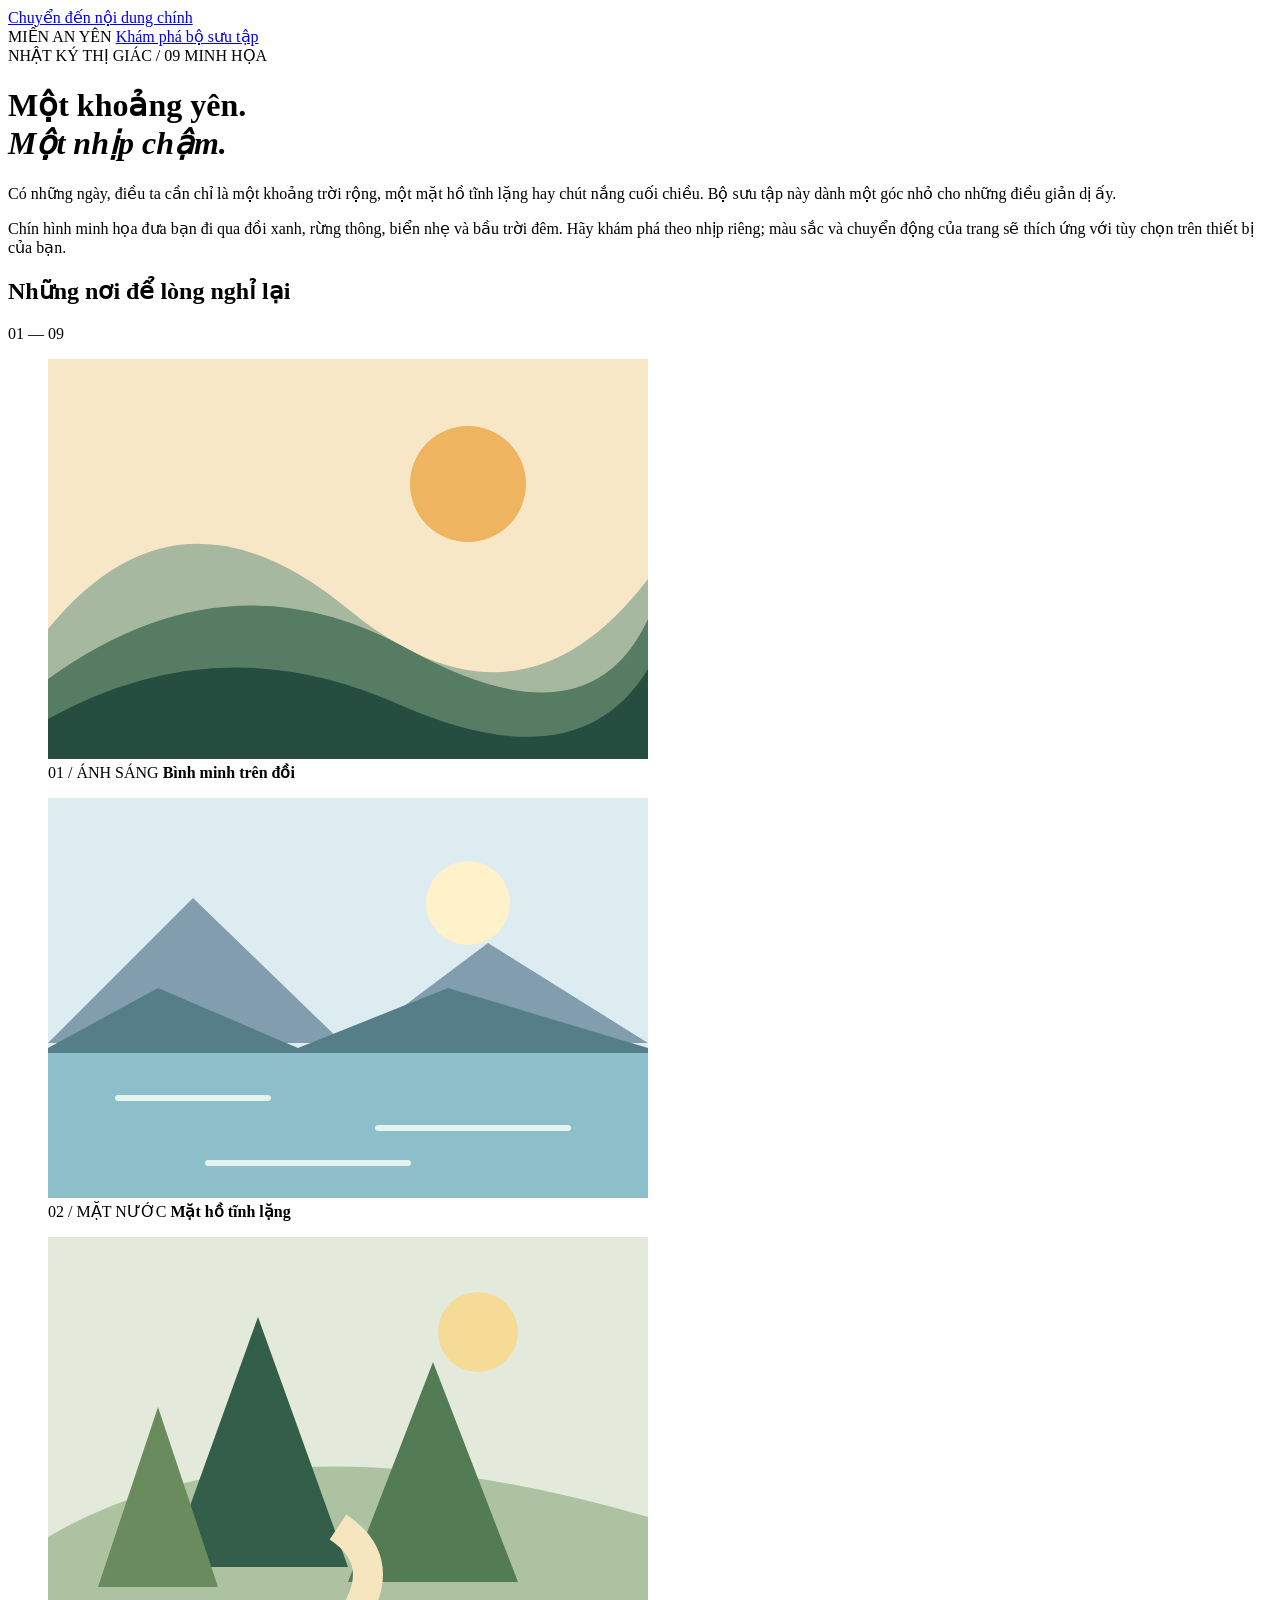
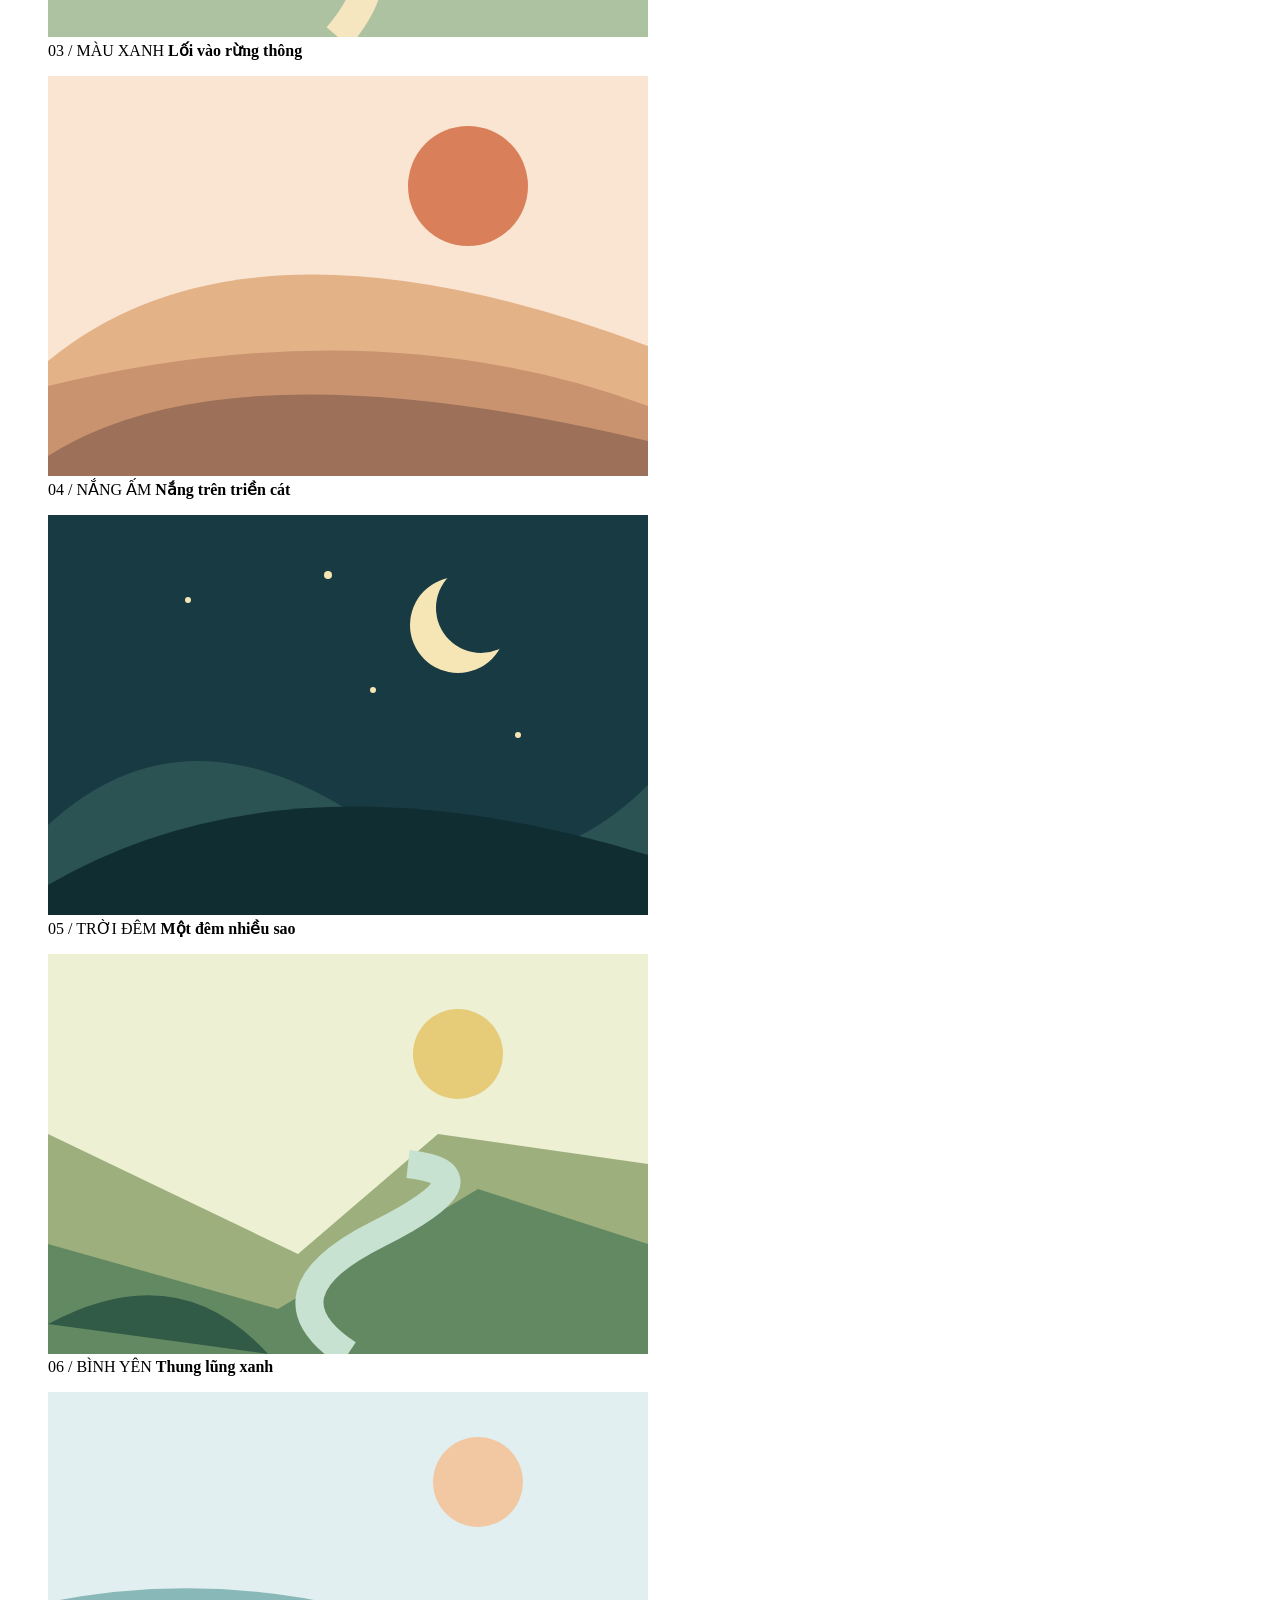
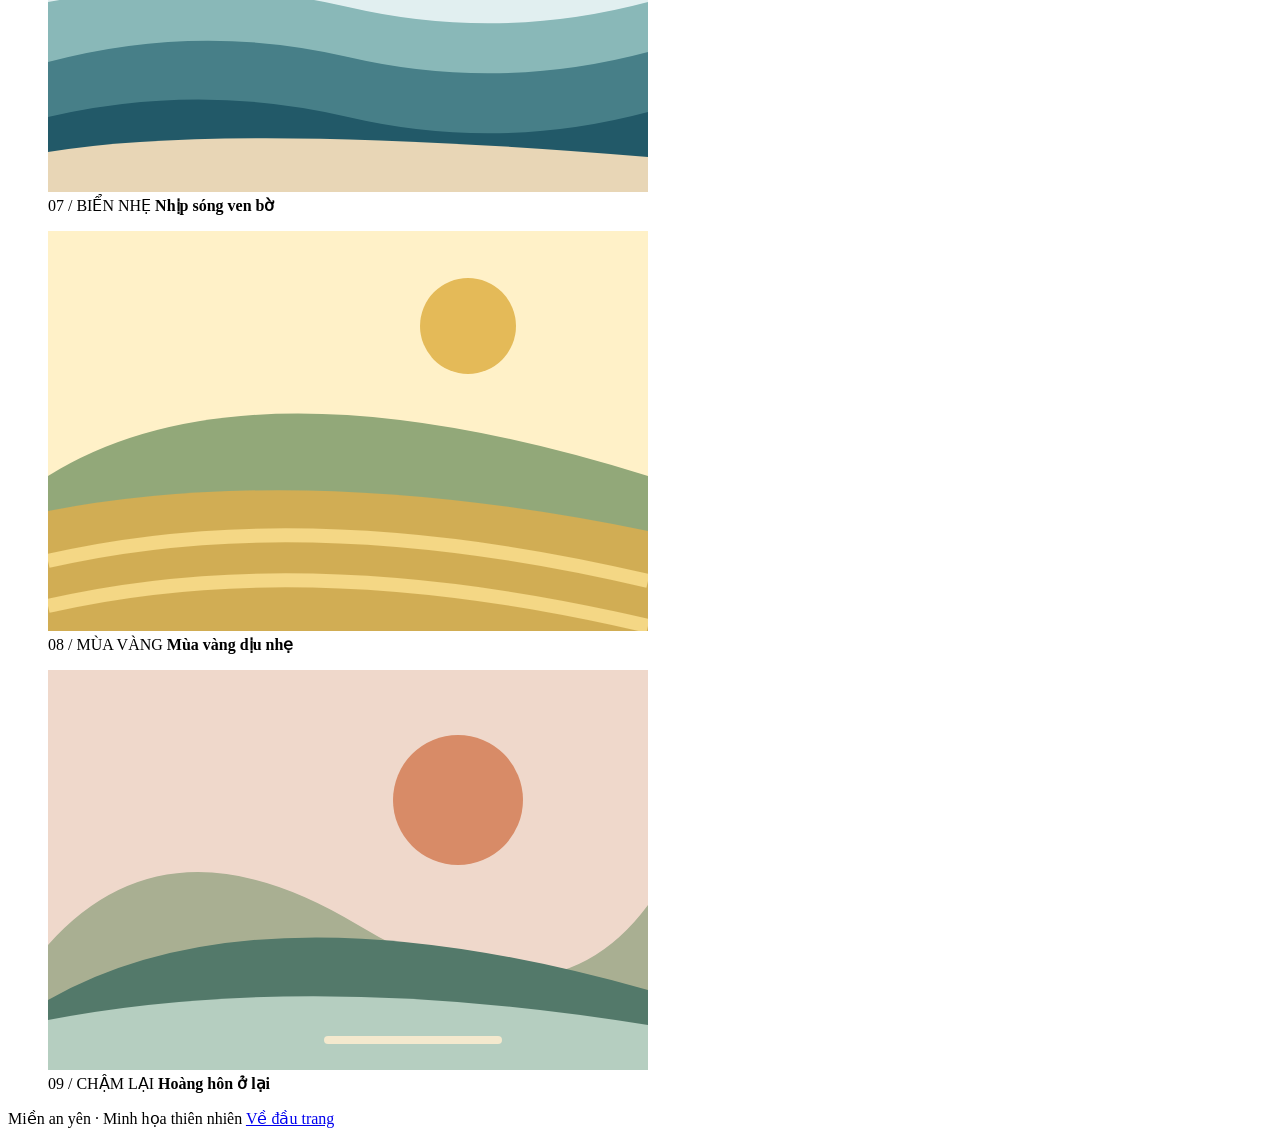
==== RD-week4-final_project_starter/index.html @ 9c8f2468 "Update index.html Create original nature illustration gallery" ====
<!DOCTYPE html>
<html lang="vi">
<head>
  <meta charset="utf-8">
  <meta name="viewport" content="width=device-width, initial-scale=1.0">
  <title>Miền an yên | Chín khung cảnh để chậm lại</title>
  <link rel="stylesheet" href="css/style.css">
</head>

<body>
  <a class="skip-link" href="#main-content">
    Chuyển đến nội dung chính
  </a>

  <header class="shell">
    <div class="masthead">
      <span class="brand">MIỀN AN YÊN</span>
      <a href="#gallery">Khám phá bộ sưu tập</a>
    </div>

    <div class="intro">
      <span class="eyebrow">NHẬT KÝ THỊ GIÁC / 09 MINH HỌA</span>

      <h1 id="top">
        Một khoảng yên.<br>
        <em>Một nhịp chậm.</em>
      </h1>

      <p>
        Có những ngày, điều ta cần chỉ là một khoảng trời rộng,
        một mặt hồ tĩnh lặng hay chút nắng cuối chiều.
        Bộ sưu tập này dành một góc nhỏ cho những điều giản dị ấy.
      </p>

      <p>
        Chín hình minh họa đưa bạn đi qua đồi xanh, rừng thông,
        biển nhẹ và bầu trời đêm. Hãy khám phá theo nhịp riêng;
        màu sắc và chuyển động của trang sẽ thích ứng với
        tùy chọn trên thiết bị của bạn.
      </p>
    </div>
  </header>

  <main id="main-content" class="shell" tabindex="-1">
    <section id="gallery" aria-labelledby="gallery-title">
      <div class="section-heading">
        <h2 id="gallery-title">Những nơi để lòng nghỉ lại</h2>
        <span>01 — 09</span>
      </div>

      <div class="grid">
        <figure>
          <img src="data:image/svg+xml,%3Csvg%20xmlns='http://www.w3.org/2000/svg'%20viewBox='0%200%20600%20400'%3E%3Crect%20width='600'%20height='400'%20fill='%23f8e7c7'/%3E%3Ccircle%20cx='420'%20cy='125'%20r='58'%20fill='%23eeb45f'/%3E%3Cpath%20d='M0%20270Q130%20110%20300%20250T600%20220V400H0Z'%20fill='%23a6b9a0'/%3E%3Cpath%20d='M0%20320Q180%20190%20360%20290T600%20260V400H0Z'%20fill='%23567c64'/%3E%3Cpath%20d='M0%20360Q170%20265%20350%20345T600%20310V400H0Z'%20fill='%23254e40'/%3E%3C/svg%3E" alt="Minh họa mặt trời vàng mọc phía sau những lớp đồi xanh." width="600" height="400">
          <figcaption>
            <span class="caption-index">01 / ÁNH SÁNG</span>
            <strong>Bình minh trên đồi</strong>
          </figcaption>
        </figure>

        <figure>
          <img src="data:image/svg+xml,%3Csvg%20xmlns='http://www.w3.org/2000/svg'%20viewBox='0%200%20600%20400'%3E%3Crect%20width='600'%20height='400'%20fill='%23dcecf1'/%3E%3Ccircle%20cx='420'%20cy='105'%20r='42'%20fill='%23fff1c9'/%3E%3Cpath%20d='M0%20245L145%20100%20300%20250%20440%20145%20600%20245Z'%20fill='%23829eae'/%3E%3Cpath%20d='M0%20250L110%20190%20250%20250%20400%20190%20600%20250V400H0Z'%20fill='%23567e89'/%3E%3Cpath%20d='M0%20255H600V400H0Z'%20fill='%238cbfca'/%3E%3Cpath%20d='M70%20300H220M330%20330H520M160%20365H360'%20stroke='%23e5f3ed'%20stroke-width='6'%20stroke-linecap='round'/%3E%3C/svg%3E" alt="Minh họa hồ nước xanh nằm giữa các dãy núi dưới bầu trời sáng." width="600" height="400">
          <figcaption>
            <span class="caption-index">02 / MẶT NƯỚC</span>
            <strong>Mặt hồ tĩnh lặng</strong>
          </figcaption>
        </figure>

        <figure>
          <img src="data:image/svg+xml,%3Csvg%20xmlns='http://www.w3.org/2000/svg'%20viewBox='0%200%20600%20400'%3E%3Crect%20width='600'%20height='400'%20fill='%23e4eadb'/%3E%3Ccircle%20cx='430'%20cy='95'%20r='40'%20fill='%23f5db96'/%3E%3Cpath%20d='M0%20300Q220%20170%20600%20280V400H0Z'%20fill='%23adc2a0'/%3E%3Cpath%20d='M120%20330L210%2080%20300%20330Z'%20fill='%23335e49'/%3E%3Cpath%20d='M300%20345L385%20125%20470%20345Z'%20fill='%23537b54'/%3E%3Cpath%20d='M50%20350L110%20170%20170%20350Z'%20fill='%236a8b5d'/%3E%3Cpath%20d='M290%20400Q350%20330%20290%20290'%20fill='none'%20stroke='%23f5e6bf'%20stroke-width='30'/%3E%3C/svg%3E" alt="Minh họa rừng thông xanh với con đường nhỏ uốn qua các thân cây." width="600" height="400">
          <figcaption>
            <span class="caption-index">03 / MÀU XANH</span>
            <strong>Lối vào rừng thông</strong>
          </figcaption>
        </figure>

        <figure>
          <img src="data:image/svg+xml,%3Csvg%20xmlns='http://www.w3.org/2000/svg'%20viewBox='0%200%20600%20400'%3E%3Crect%20width='600'%20height='400'%20fill='%23fae4d2'/%3E%3Ccircle%20cx='420'%20cy='110'%20r='60'%20fill='%23d9805b'/%3E%3Cpath%20d='M0%20285Q200%20120%20600%20270V400H0Z'%20fill='%23e4b287'/%3E%3Cpath%20d='M0%20310Q330%20230%20600%20330V400H0Z'%20fill='%23c99370'/%3E%3Cpath%20d='M0%20380Q180%20265%20600%20365V400H0Z'%20fill='%239d7059'/%3E%3C/svg%3E" alt="Minh họa mặt trời cam và những triền cát uốn lượn màu đất." width="600" height="400">
          <figcaption>
            <span class="caption-index">04 / NẮNG ẤM</span>
            <strong>Nắng trên triền cát</strong>
          </figcaption>
        </figure>

        <figure>
          <img src="data:image/svg+xml,%3Csvg%20xmlns='http://www.w3.org/2000/svg'%20viewBox='0%200%20600%20400'%3E%3Crect%20width='600'%20height='400'%20fill='%23183a43'/%3E%3Ccircle%20cx='410'%20cy='110'%20r='48'%20fill='%23f7e6b5'/%3E%3Ccircle%20cx='433'%20cy='93'%20r='45'%20fill='%23183a43'/%3E%3Cg%20fill='%23f7e6b5'%3E%3Ccircle%20cx='140'%20cy='85'%20r='3'/%3E%3Ccircle%20cx='280'%20cy='60'%20r='4'/%3E%3Ccircle%20cx='325'%20cy='175'%20r='3'/%3E%3Ccircle%20cx='470'%20cy='220'%20r='3'/%3E%3C/g%3E%3Cpath%20d='M0%20310Q130%20190%20300%20295T600%20270V400H0Z'%20fill='%232b5353'/%3E%3Cpath%20d='M0%20370Q240%20230%20600%20340V400H0Z'%20fill='%23102d32'/%3E%3C/svg%3E" alt="Minh họa trăng lưỡi liềm và các ngôi sao trên những ngọn đồi tối." width="600" height="400">
          <figcaption>
            <span class="caption-index">05 / TRỜI ĐÊM</span>
            <strong>Một đêm nhiều sao</strong>
          </figcaption>
        </figure>

        <figure>
          <img src="data:image/svg+xml,%3Csvg%20xmlns='http://www.w3.org/2000/svg'%20viewBox='0%200%20600%20400'%3E%3Crect%20width='600'%20height='400'%20fill='%23edf0d3'/%3E%3Ccircle%20cx='410'%20cy='100'%20r='45'%20fill='%23e6cb78'/%3E%3Cpath%20d='M0%20180L250%20300%20390%20180%20600%20210V400H0Z'%20fill='%239caf7d'/%3E%3Cpath%20d='M0%20290L230%20355%20430%20235%20600%20290V400H0Z'%20fill='%23638963'/%3E%3Cpath%20d='M300%20400Q210%20340%20330%20280T360%20210'%20fill='none'%20stroke='%23c8e2d2'%20stroke-width='28'/%3E%3Cpath%20d='M0%20370Q130%20300%20220%20400Z'%20fill='%23315b46'/%3E%3C/svg%3E" alt="Minh họa thung lũng xanh với dòng suối nhỏ chảy giữa các sườn đồi." width="600" height="400">
          <figcaption>
            <span class="caption-index">06 / BÌNH YÊN</span>
            <strong>Thung lũng xanh</strong>
          </figcaption>
        </figure>

        <figure>
          <img src="data:image/svg+xml,%3Csvg%20xmlns='http://www.w3.org/2000/svg'%20viewBox='0%200%20600%20400'%3E%3Crect%20width='600'%20height='400'%20fill='%23e1eff0'/%3E%3Ccircle%20cx='430'%20cy='90'%20r='45'%20fill='%23f2c8a3'/%3E%3Cpath%20d='M0%20210Q150%20180%20300%20215T600%20210V400H0Z'%20fill='%2389b8b8'/%3E%3Cpath%20d='M0%20270Q150%20230%20300%20265T600%20260V400H0Z'%20fill='%23477f88'/%3E%3Cpath%20d='M0%20325Q150%20290%20300%20325T600%20320V400H0Z'%20fill='%23225968'/%3E%3Cpath%20d='M0%20360Q180%20330%20600%20365V400H0Z'%20fill='%23e8d6b6'/%3E%3C/svg%3E" alt="Minh họa những lớp sóng xanh cuộn nhẹ về phía bờ cát." width="600" height="400">
          <figcaption>
            <span class="caption-index">07 / BIỂN NHẸ</span>
            <strong>Nhịp sóng ven bờ</strong>
          </figcaption>
        </figure>

        <figure>
          <img src="data:image/svg+xml,%3Csvg%20xmlns='http://www.w3.org/2000/svg'%20viewBox='0%200%20600%20400'%3E%3Crect%20width='600'%20height='400'%20fill='%23fff1c8'/%3E%3Ccircle%20cx='420'%20cy='95'%20r='48'%20fill='%23e4ba58'/%3E%3Cpath%20d='M0%20245Q200%20120%20600%20245V400H0Z'%20fill='%2392a879'/%3E%3Cpath%20d='M0%20280Q260%20230%20600%20300V400H0Z'%20fill='%23d1ad54'/%3E%3Cpath%20d='M0%20330Q260%20270%20600%20350M0%20375Q260%20315%20600%20395'%20fill='none'%20stroke='%23f4d785'%20stroke-width='14'/%3E%3C/svg%3E" alt="Minh họa cánh đồng vàng trải dài dưới mặt trời và những ngọn đồi xanh." width="600" height="400">
          <figcaption>
            <span class="caption-index">08 / MÙA VÀNG</span>
            <strong>Mùa vàng dịu nhẹ</strong>
          </figcaption>
        </figure>

        <figure>
          <img src="data:image/svg+xml,%3Csvg%20xmlns='http://www.w3.org/2000/svg'%20viewBox='0%200%20600%20400'%3E%3Crect%20width='600'%20height='400'%20fill='%23efd8cb'/%3E%3Ccircle%20cx='410'%20cy='130'%20r='65'%20fill='%23d88b67'/%3E%3Cpath%20d='M0%20275Q120%20140%20310%20255T600%20235V400H0Z'%20fill='%23a9af92'/%3E%3Cpath%20d='M0%20330Q210%20210%20600%20320V400H0Z'%20fill='%2353796a'/%3E%3Cpath%20d='M0%20350Q260%20300%20600%20355V400H0Z'%20fill='%23b5cec0'/%3E%3Cpath%20d='M280%20370H450'%20stroke='%23f4e9ce'%20stroke-width='8'%20stroke-linecap='round'/%3E%3C/svg%3E" alt="Minh họa mặt trời lúc hoàng hôn cùng những ngọn đồi và mặt nước yên ả." width="600" height="400">
          <figcaption>
            <span class="caption-index">09 / CHẬM LẠI</span>
            <strong>Hoàng hôn ở lại</strong>
          </figcaption>
        </figure>
      </div>
    </section>
  </main>

  <footer class="shell">
    <span>Miền an yên · Minh họa thiên nhiên</span>
    <a class="back-top" href="#top">Về đầu trang</a>
  </footer>
</body>
</html>
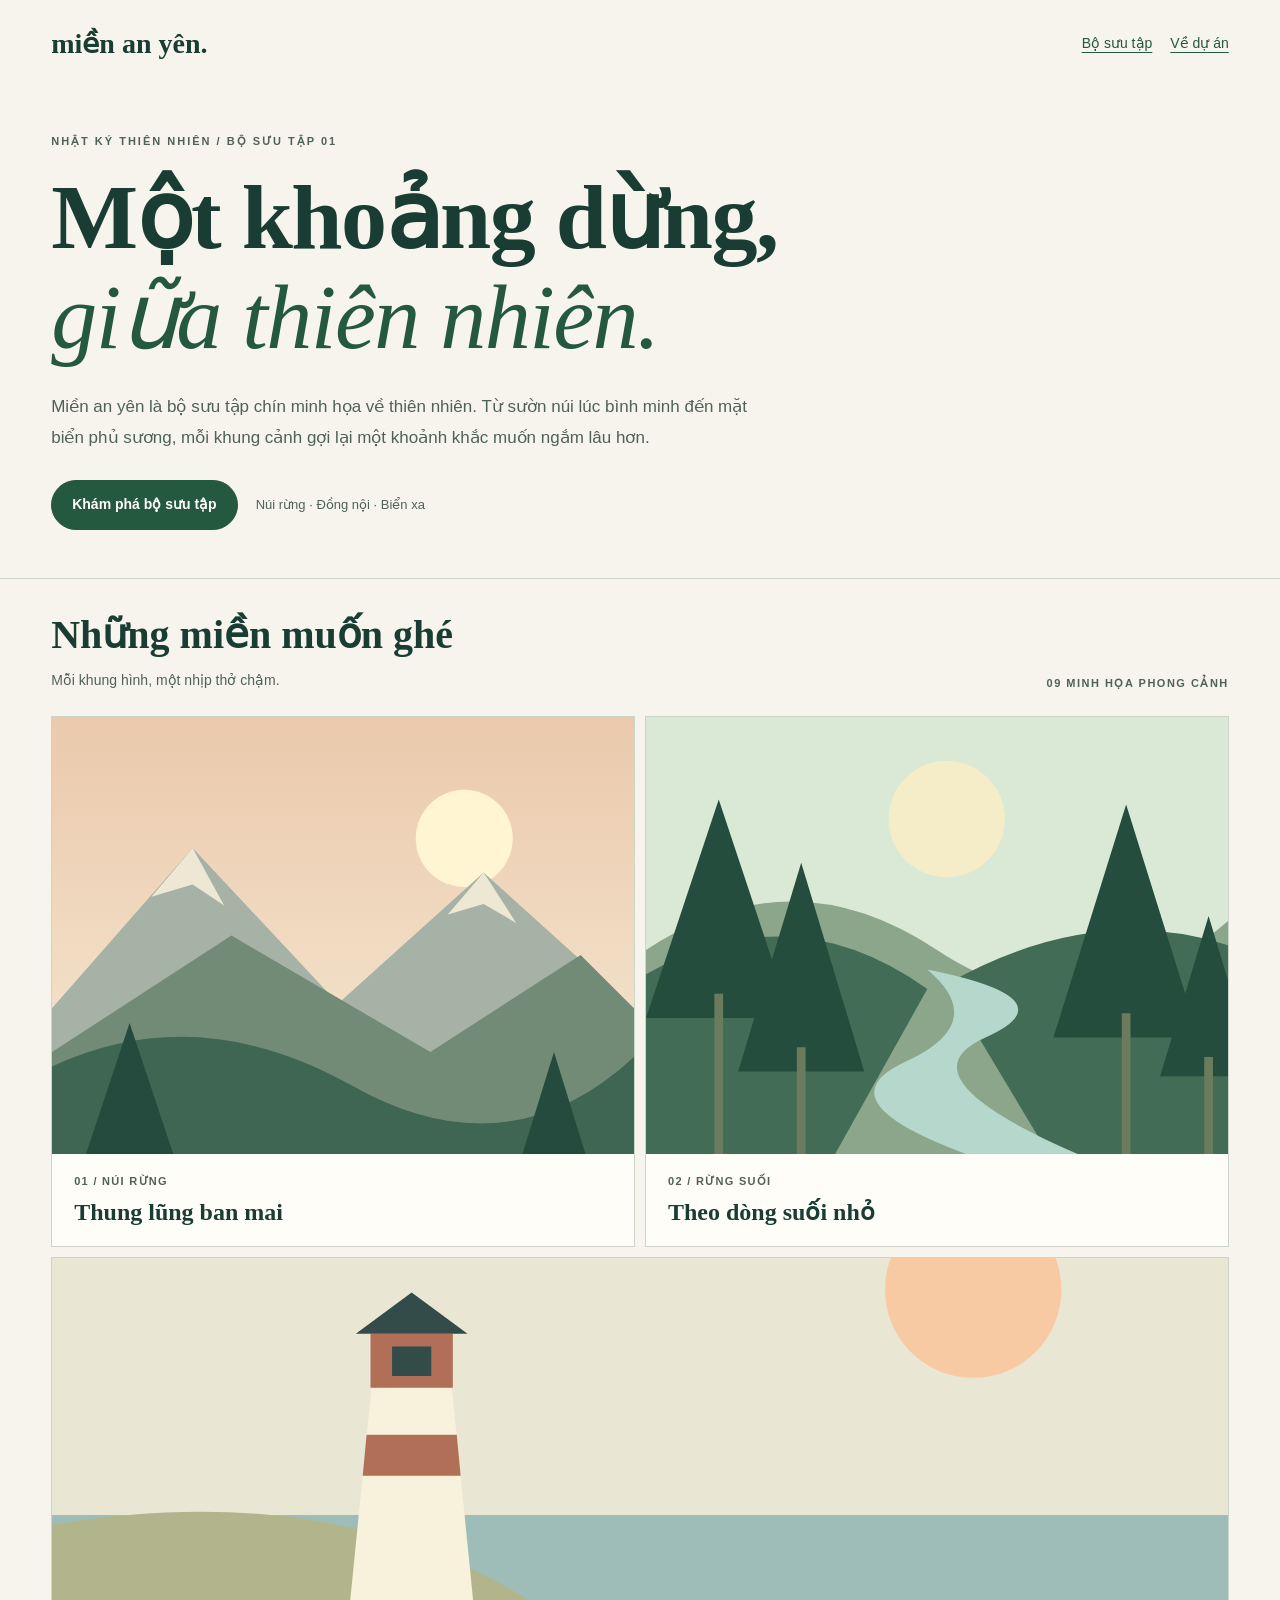
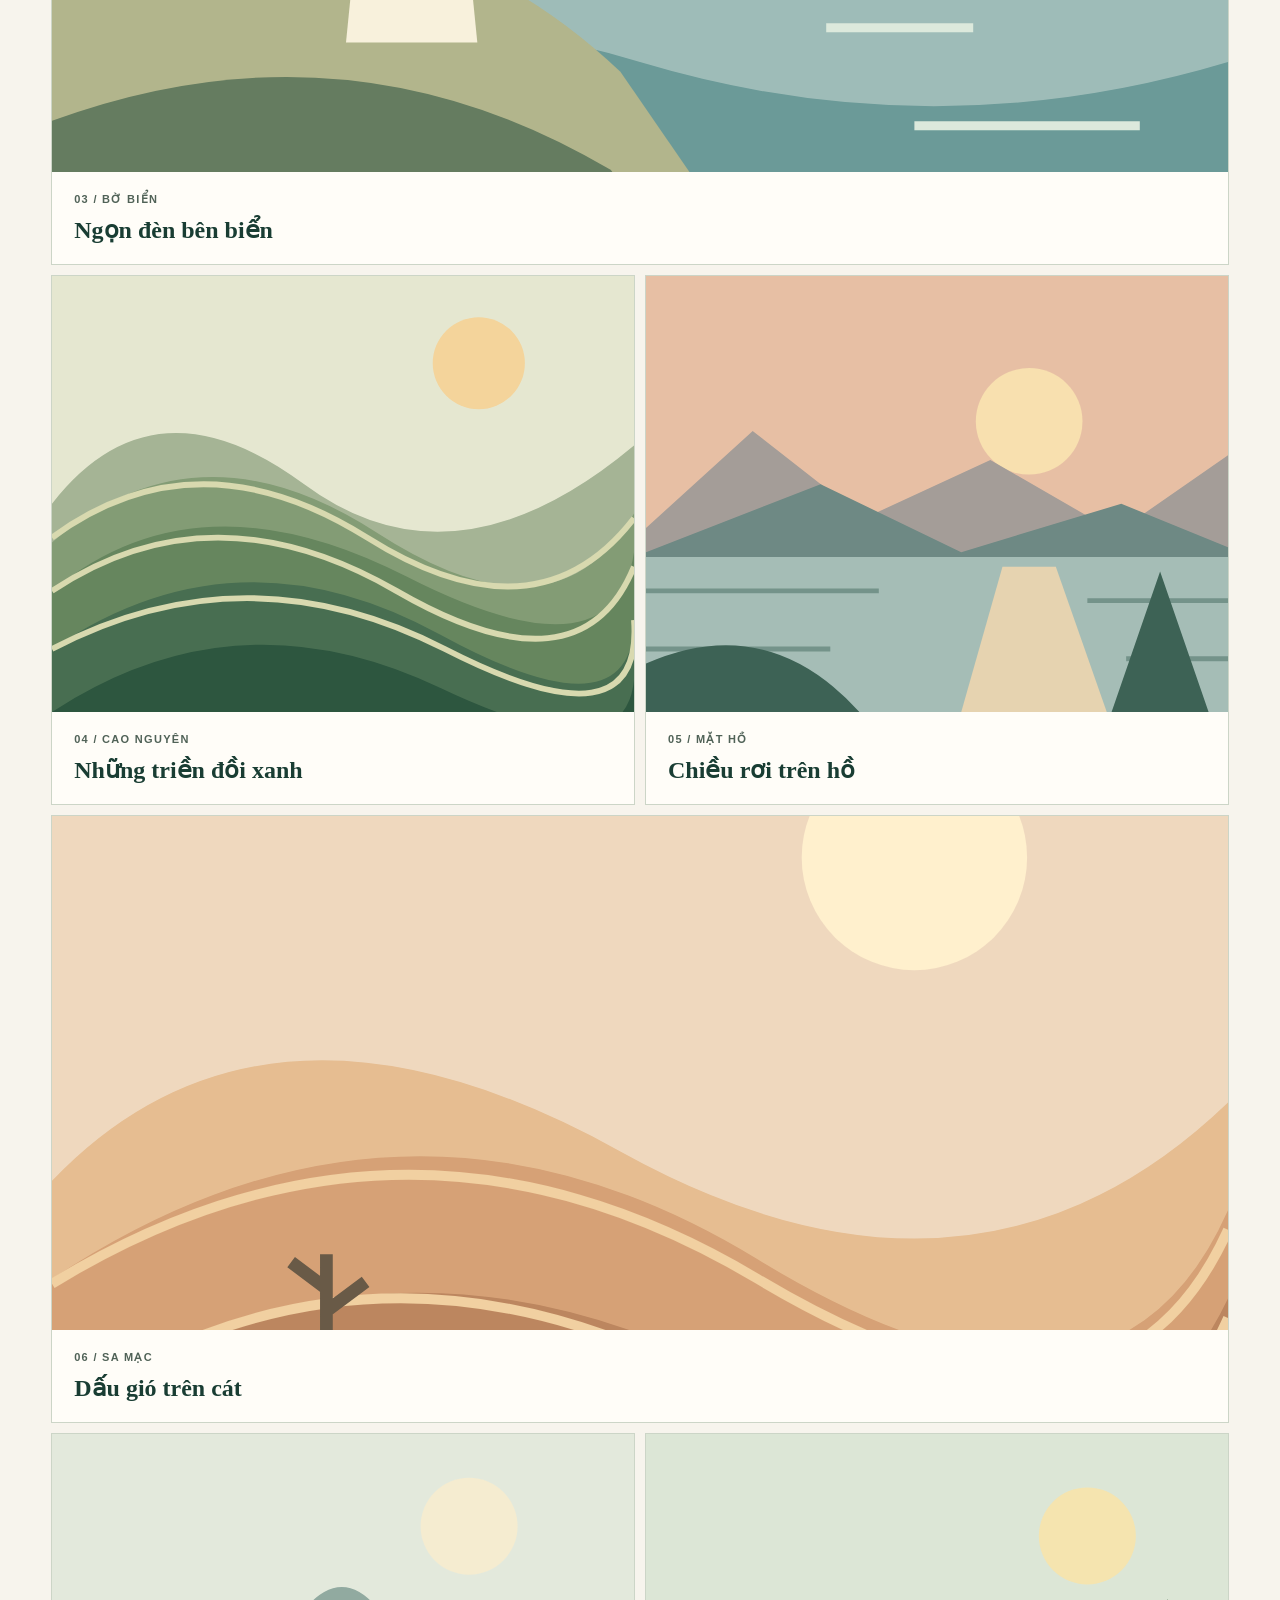
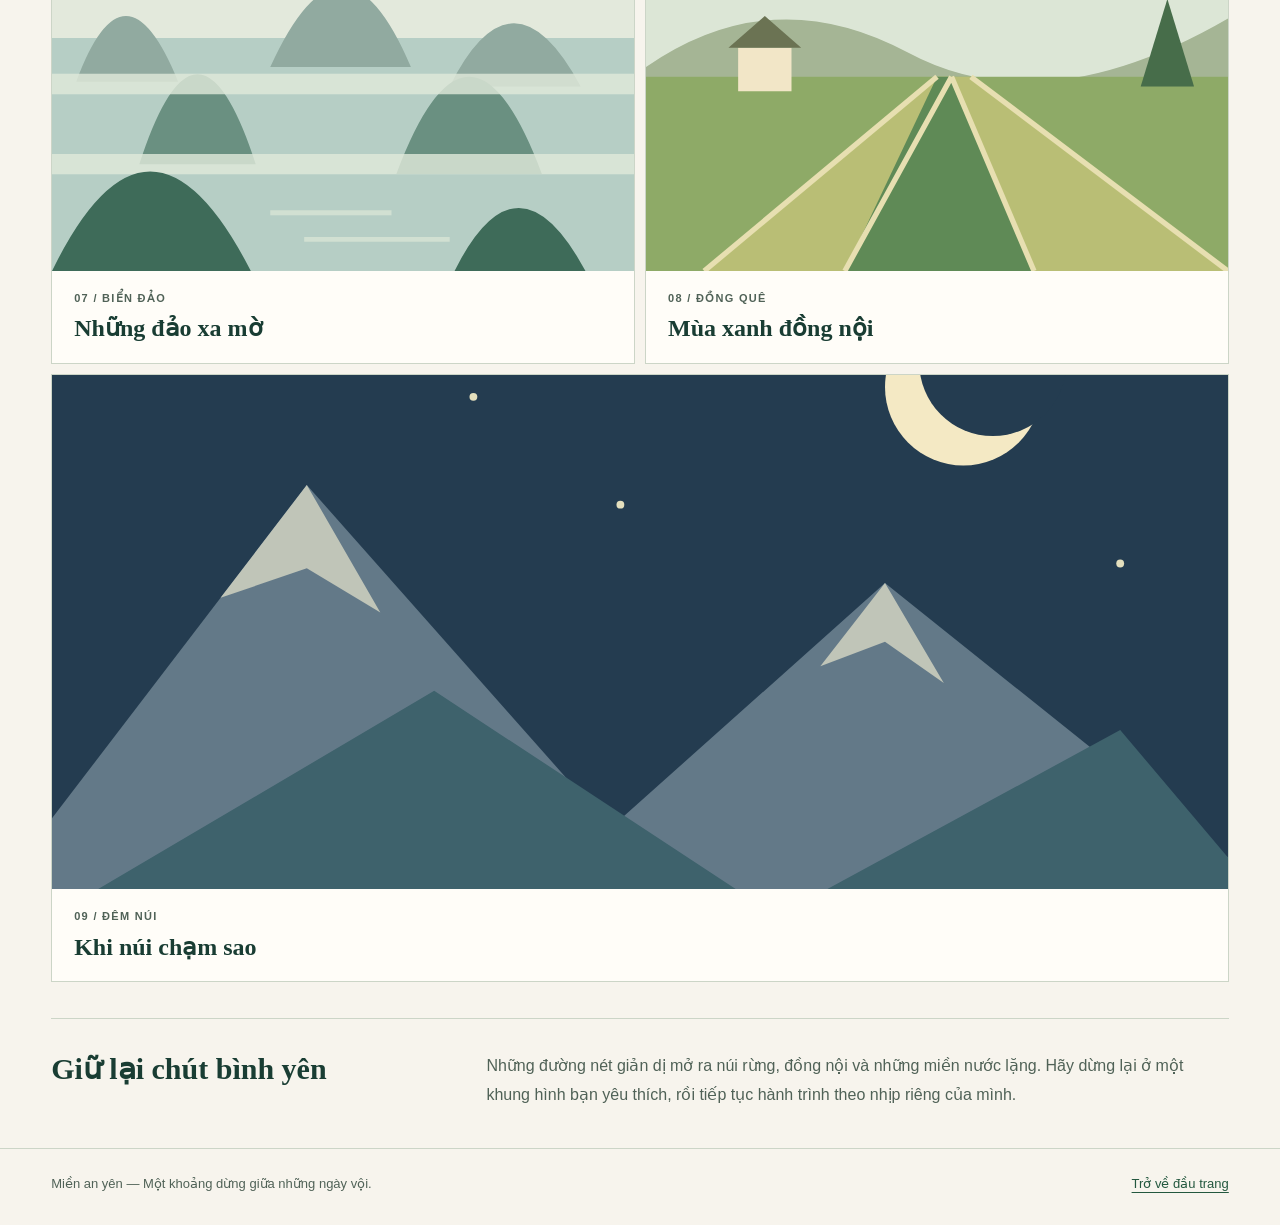
==== commit d5ea9f24: "Update index.html Update gallery content and embed nine landscape illustrations" ====
--- a/RD-week4-final_project_starter/index.html
+++ b/RD-week4-final_project_starter/index.html
@@ -1,132 +1,219 @@
 <!DOCTYPE html>
 <html lang="vi">
 <head>
-  <meta charset="utf-8">
+  <meta charset="UTF-8">
   <meta name="viewport" content="width=device-width, initial-scale=1.0">
-  <title>Miền an yên | Chín khung cảnh để chậm lại</title>
-  <link rel="stylesheet" href="css/style.css">
+  <meta name="description" content="Miền an yên: chín minh họa phong cảnh, từ núi rừng đến những miền biển lặng.">
+  <title>Miền an yên | Những khung cảnh muốn ngắm lâu hơn</title>
+  <link rel="stylesheet" href="css/style.css?v=6">
+  <link rel="icon" href="data:,">
 </head>
 
-<body>
+<body id="top">
   <a class="skip-link" href="#main-content">
     Chuyển đến nội dung chính
   </a>
 
-  <header class="shell">
-    <div class="masthead">
-      <span class="brand">MIỀN AN YÊN</span>
-      <a href="#gallery">Khám phá bộ sưu tập</a>
-    </div>
-
-    <div class="intro">
-      <span class="eyebrow">NHẬT KÝ THỊ GIÁC / 09 MINH HỌA</span>
-
-      <h1 id="top">
-        Một khoảng yên.<br>
-        <em>Một nhịp chậm.</em>
-      </h1>
-
-      <p>
-        Có những ngày, điều ta cần chỉ là một khoảng trời rộng,
-        một mặt hồ tĩnh lặng hay chút nắng cuối chiều.
-        Bộ sưu tập này dành một góc nhỏ cho những điều giản dị ấy.
-      </p>
-
-      <p>
-        Chín hình minh họa đưa bạn đi qua đồi xanh, rừng thông,
-        biển nhẹ và bầu trời đêm. Hãy khám phá theo nhịp riêng;
-        màu sắc và chuyển động của trang sẽ thích ứng với
-        tùy chọn trên thiết bị của bạn.
-      </p>
+  <header class="site-header">
+    <div class="page-shell">
+      <nav class="navbar" aria-label="Điều hướng chính">
+        <a class="brand" href="#top">miền an yên.</a>
+
+        <div class="nav-links">
+          <a href="#gallery">Bộ sưu tập</a>
+          <a href="#about">Về dự án</a>
+        </div>
+      </nav>
+
+      <div class="hero">
+        <span class="eyebrow">
+          NHẬT KÝ THIÊN NHIÊN / BỘ SƯU TẬP 01
+        </span>
+
+        <h1>
+          Một khoảng dừng,<br>
+          <em>giữa thiên nhiên.</em>
+        </h1>
+
+        <p class="lead">
+          Miền an yên là bộ sưu tập chín minh họa về thiên nhiên.
+          Từ sườn núi lúc bình minh đến mặt biển phủ sương, mỗi khung cảnh
+          gợi lại một khoảnh khắc muốn ngắm lâu hơn.
+        </p>
+
+        <div class="hero-actions">
+          <a class="button" href="#gallery">Khám phá bộ sưu tập</a>
+          <span class="hero-note">Núi rừng · Đồng nội · Biển xa</span>
+        </div>
+      </div>
     </div>
   </header>
 
-  <main id="main-content" class="shell" tabindex="-1">
+  <main id="main-content" class="page-shell" tabindex="-1">
     <section id="gallery" aria-labelledby="gallery-title">
       <div class="section-heading">
-        <h2 id="gallery-title">Những nơi để lòng nghỉ lại</h2>
-        <span>01 — 09</span>
+        <div>
+          <h2 id="gallery-title">Những miền muốn ghé</h2>
+          <p>Mỗi khung hình, một nhịp thở chậm.</p>
+        </div>
+
+        <span class="gallery-count">09 MINH HỌA PHONG CẢNH</span>
       </div>
 
       <div class="grid">
         <figure>
-          <img src="data:image/svg+xml,%3Csvg%20xmlns='http://www.w3.org/2000/svg'%20viewBox='0%200%20600%20400'%3E%3Crect%20width='600'%20height='400'%20fill='%23f8e7c7'/%3E%3Ccircle%20cx='420'%20cy='125'%20r='58'%20fill='%23eeb45f'/%3E%3Cpath%20d='M0%20270Q130%20110%20300%20250T600%20220V400H0Z'%20fill='%23a6b9a0'/%3E%3Cpath%20d='M0%20320Q180%20190%20360%20290T600%20260V400H0Z'%20fill='%23567c64'/%3E%3Cpath%20d='M0%20360Q170%20265%20350%20345T600%20310V400H0Z'%20fill='%23254e40'/%3E%3C/svg%3E" alt="Minh họa mặt trời vàng mọc phía sau những lớp đồi xanh." width="600" height="400">
-          <figcaption>
-            <span class="caption-index">01 / ÁNH SÁNG</span>
-            <strong>Bình minh trên đồi</strong>
-          </figcaption>
-        </figure>
-
-        <figure>
-          <img src="data:image/svg+xml,%3Csvg%20xmlns='http://www.w3.org/2000/svg'%20viewBox='0%200%20600%20400'%3E%3Crect%20width='600'%20height='400'%20fill='%23dcecf1'/%3E%3Ccircle%20cx='420'%20cy='105'%20r='42'%20fill='%23fff1c9'/%3E%3Cpath%20d='M0%20245L145%20100%20300%20250%20440%20145%20600%20245Z'%20fill='%23829eae'/%3E%3Cpath%20d='M0%20250L110%20190%20250%20250%20400%20190%20600%20250V400H0Z'%20fill='%23567e89'/%3E%3Cpath%20d='M0%20255H600V400H0Z'%20fill='%238cbfca'/%3E%3Cpath%20d='M70%20300H220M330%20330H520M160%20365H360'%20stroke='%23e5f3ed'%20stroke-width='6'%20stroke-linecap='round'/%3E%3C/svg%3E" alt="Minh họa hồ nước xanh nằm giữa các dãy núi dưới bầu trời sáng." width="600" height="400">
-          <figcaption>
-            <span class="caption-index">02 / MẶT NƯỚC</span>
-            <strong>Mặt hồ tĩnh lặng</strong>
-          </figcaption>
-        </figure>
-
-        <figure>
-          <img src="data:image/svg+xml,%3Csvg%20xmlns='http://www.w3.org/2000/svg'%20viewBox='0%200%20600%20400'%3E%3Crect%20width='600'%20height='400'%20fill='%23e4eadb'/%3E%3Ccircle%20cx='430'%20cy='95'%20r='40'%20fill='%23f5db96'/%3E%3Cpath%20d='M0%20300Q220%20170%20600%20280V400H0Z'%20fill='%23adc2a0'/%3E%3Cpath%20d='M120%20330L210%2080%20300%20330Z'%20fill='%23335e49'/%3E%3Cpath%20d='M300%20345L385%20125%20470%20345Z'%20fill='%23537b54'/%3E%3Cpath%20d='M50%20350L110%20170%20170%20350Z'%20fill='%236a8b5d'/%3E%3Cpath%20d='M290%20400Q350%20330%20290%20290'%20fill='none'%20stroke='%23f5e6bf'%20stroke-width='30'/%3E%3C/svg%3E" alt="Minh họa rừng thông xanh với con đường nhỏ uốn qua các thân cây." width="600" height="400">
-          <figcaption>
-            <span class="caption-index">03 / MÀU XANH</span>
-            <strong>Lối vào rừng thông</strong>
-          </figcaption>
-        </figure>
-
-        <figure>
-          <img src="data:image/svg+xml,%3Csvg%20xmlns='http://www.w3.org/2000/svg'%20viewBox='0%200%20600%20400'%3E%3Crect%20width='600'%20height='400'%20fill='%23fae4d2'/%3E%3Ccircle%20cx='420'%20cy='110'%20r='60'%20fill='%23d9805b'/%3E%3Cpath%20d='M0%20285Q200%20120%20600%20270V400H0Z'%20fill='%23e4b287'/%3E%3Cpath%20d='M0%20310Q330%20230%20600%20330V400H0Z'%20fill='%23c99370'/%3E%3Cpath%20d='M0%20380Q180%20265%20600%20365V400H0Z'%20fill='%239d7059'/%3E%3C/svg%3E" alt="Minh họa mặt trời cam và những triền cát uốn lượn màu đất." width="600" height="400">
-          <figcaption>
-            <span class="caption-index">04 / NẮNG ẤM</span>
-            <strong>Nắng trên triền cát</strong>
-          </figcaption>
-        </figure>
-
-        <figure>
-          <img src="data:image/svg+xml,%3Csvg%20xmlns='http://www.w3.org/2000/svg'%20viewBox='0%200%20600%20400'%3E%3Crect%20width='600'%20height='400'%20fill='%23183a43'/%3E%3Ccircle%20cx='410'%20cy='110'%20r='48'%20fill='%23f7e6b5'/%3E%3Ccircle%20cx='433'%20cy='93'%20r='45'%20fill='%23183a43'/%3E%3Cg%20fill='%23f7e6b5'%3E%3Ccircle%20cx='140'%20cy='85'%20r='3'/%3E%3Ccircle%20cx='280'%20cy='60'%20r='4'/%3E%3Ccircle%20cx='325'%20cy='175'%20r='3'/%3E%3Ccircle%20cx='470'%20cy='220'%20r='3'/%3E%3C/g%3E%3Cpath%20d='M0%20310Q130%20190%20300%20295T600%20270V400H0Z'%20fill='%232b5353'/%3E%3Cpath%20d='M0%20370Q240%20230%20600%20340V400H0Z'%20fill='%23102d32'/%3E%3C/svg%3E" alt="Minh họa trăng lưỡi liềm và các ngôi sao trên những ngọn đồi tối." width="600" height="400">
-          <figcaption>
-            <span class="caption-index">05 / TRỜI ĐÊM</span>
-            <strong>Một đêm nhiều sao</strong>
-          </figcaption>
-        </figure>
-
-        <figure>
-          <img src="data:image/svg+xml,%3Csvg%20xmlns='http://www.w3.org/2000/svg'%20viewBox='0%200%20600%20400'%3E%3Crect%20width='600'%20height='400'%20fill='%23edf0d3'/%3E%3Ccircle%20cx='410'%20cy='100'%20r='45'%20fill='%23e6cb78'/%3E%3Cpath%20d='M0%20180L250%20300%20390%20180%20600%20210V400H0Z'%20fill='%239caf7d'/%3E%3Cpath%20d='M0%20290L230%20355%20430%20235%20600%20290V400H0Z'%20fill='%23638963'/%3E%3Cpath%20d='M300%20400Q210%20340%20330%20280T360%20210'%20fill='none'%20stroke='%23c8e2d2'%20stroke-width='28'/%3E%3Cpath%20d='M0%20370Q130%20300%20220%20400Z'%20fill='%23315b46'/%3E%3C/svg%3E" alt="Minh họa thung lũng xanh với dòng suối nhỏ chảy giữa các sườn đồi." width="600" height="400">
-          <figcaption>
-            <span class="caption-index">06 / BÌNH YÊN</span>
-            <strong>Thung lũng xanh</strong>
-          </figcaption>
-        </figure>
-
-        <figure>
-          <img src="data:image/svg+xml,%3Csvg%20xmlns='http://www.w3.org/2000/svg'%20viewBox='0%200%20600%20400'%3E%3Crect%20width='600'%20height='400'%20fill='%23e1eff0'/%3E%3Ccircle%20cx='430'%20cy='90'%20r='45'%20fill='%23f2c8a3'/%3E%3Cpath%20d='M0%20210Q150%20180%20300%20215T600%20210V400H0Z'%20fill='%2389b8b8'/%3E%3Cpath%20d='M0%20270Q150%20230%20300%20265T600%20260V400H0Z'%20fill='%23477f88'/%3E%3Cpath%20d='M0%20325Q150%20290%20300%20325T600%20320V400H0Z'%20fill='%23225968'/%3E%3Cpath%20d='M0%20360Q180%20330%20600%20365V400H0Z'%20fill='%23e8d6b6'/%3E%3C/svg%3E" alt="Minh họa những lớp sóng xanh cuộn nhẹ về phía bờ cát." width="600" height="400">
-          <figcaption>
-            <span class="caption-index">07 / BIỂN NHẸ</span>
-            <strong>Nhịp sóng ven bờ</strong>
-          </figcaption>
-        </figure>
-
-        <figure>
-          <img src="data:image/svg+xml,%3Csvg%20xmlns='http://www.w3.org/2000/svg'%20viewBox='0%200%20600%20400'%3E%3Crect%20width='600'%20height='400'%20fill='%23fff1c8'/%3E%3Ccircle%20cx='420'%20cy='95'%20r='48'%20fill='%23e4ba58'/%3E%3Cpath%20d='M0%20245Q200%20120%20600%20245V400H0Z'%20fill='%2392a879'/%3E%3Cpath%20d='M0%20280Q260%20230%20600%20300V400H0Z'%20fill='%23d1ad54'/%3E%3Cpath%20d='M0%20330Q260%20270%20600%20350M0%20375Q260%20315%20600%20395'%20fill='none'%20stroke='%23f4d785'%20stroke-width='14'/%3E%3C/svg%3E" alt="Minh họa cánh đồng vàng trải dài dưới mặt trời và những ngọn đồi xanh." width="600" height="400">
-          <figcaption>
-            <span class="caption-index">08 / MÙA VÀNG</span>
-            <strong>Mùa vàng dịu nhẹ</strong>
-          </figcaption>
-        </figure>
-
-        <figure>
-          <img src="data:image/svg+xml,%3Csvg%20xmlns='http://www.w3.org/2000/svg'%20viewBox='0%200%20600%20400'%3E%3Crect%20width='600'%20height='400'%20fill='%23efd8cb'/%3E%3Ccircle%20cx='410'%20cy='130'%20r='65'%20fill='%23d88b67'/%3E%3Cpath%20d='M0%20275Q120%20140%20310%20255T600%20235V400H0Z'%20fill='%23a9af92'/%3E%3Cpath%20d='M0%20330Q210%20210%20600%20320V400H0Z'%20fill='%2353796a'/%3E%3Cpath%20d='M0%20350Q260%20300%20600%20355V400H0Z'%20fill='%23b5cec0'/%3E%3Cpath%20d='M280%20370H450'%20stroke='%23f4e9ce'%20stroke-width='8'%20stroke-linecap='round'/%3E%3C/svg%3E" alt="Minh họa mặt trời lúc hoàng hôn cùng những ngọn đồi và mặt nước yên ả." width="600" height="400">
-          <figcaption>
-            <span class="caption-index">09 / CHẬM LẠI</span>
-            <strong>Hoàng hôn ở lại</strong>
+          <img
+            width="1200"
+            height="900"
+            loading="lazy"
+            decoding="async"
+            src="data:image/svg+xml,%3Csvg%20xmlns%3D'http%3A%2F%2Fwww.w3.org%2F2000%2Fsvg'%20width%3D'1200'%20height%3D'900'%20viewBox%3D'0%200%201200%20900'%3E%3Cdefs%3E%3ClinearGradient%20id%3D's'%20x2%3D'0'%20y2%3D'1'%3E%3Cstop%20stop-color%3D'%23ebc9ac'%2F%3E%3Cstop%20offset%3D'1'%20stop-color%3D'%23f5ead4'%2F%3E%3C%2FlinearGradient%3E%3C%2Fdefs%3E%3Cpath%20fill%3D'url(%23s)'%20d%3D'M0%200h1200v900H0z'%2F%3E%3Ccircle%20cx%3D'850'%20cy%3D'250'%20r%3D'100'%20fill%3D'%23fff5d2'%2F%3E%3Cpath%20fill%3D'%23a5b2a5'%20d%3D'M0%20600%20290%20270%20590%20590%20890%20320%201200%20600v300H0z'%2F%3E%3Cpath%20fill%3D'%23eee7d3'%20d%3D'm290%20270-85%20100%2085-25%2065%2043zm600%2050-74%2087%2074-22%2067%2039z'%2F%3E%3Cpath%20fill%3D'%23728b77'%20d%3D'M0%20690%20370%20450%20780%20690%201090%20490%201200%20600v300H0z'%2F%3E%3Cpath%20fill%3D'%233e6653'%20d%3D'M0%20720Q300%20580%20620%20760T1200%20700v200H0z'%2F%3E%3Cpath%20fill%3D'%23244b3d'%20d%3D'm70%20900%2090-270%2090%20270zm900%200%2065-210%2065%20210z'%2F%3E%3C%2Fsvg%3E"
+            alt="Minh họa các lớp núi dưới bầu trời bình minh.">
+
+          <figcaption>
+            <span class="photo-number">01 / NÚI RỪNG</span>
+            <h3>Thung lũng ban mai</h3>
+          </figcaption>
+        </figure>
+
+        <figure>
+          <img
+            width="1200"
+            height="900"
+            loading="lazy"
+            decoding="async"
+            src="data:image/svg+xml,%3Csvg%20xmlns%3D'http%3A%2F%2Fwww.w3.org%2F2000%2Fsvg'%20width%3D'1200'%20height%3D'900'%20viewBox%3D'0%200%201200%20900'%3E%3Cpath%20fill%3D'%23dae8d6'%20d%3D'M0%200h1200v900H0z'%2F%3E%3Ccircle%20cx%3D'620'%20cy%3D'210'%20r%3D'120'%20fill%3D'%23f5edc8'%2F%3E%3Cpath%20fill%3D'%238ba68a'%20d%3D'M0%20480Q300%20280%20600%20480T1200%20420v480H0z'%2F%3E%3Cpath%20fill%3D'%23426c55'%20d%3D'M0%20530Q300%20360%20580%20560L390%20900H0zm1200-60Q920%20380%20620%20550l210%20350h370z'%2F%3E%3Cpath%20fill%3D'%23b6d7cc'%20d%3D'M580%20520Q710%20630%20535%20710T660%20900h230Q520%20740%20700%20660T580%20520z'%2F%3E%3Cpath%20fill%3D'%23254d3d'%20d%3D'm0%20620%20150-450%20150%20450zm190%20110%20130-430%20130%20430zm650-70%20150-480%20150%20480zm220%2080%20100-330%20100%20330z'%2F%3E%3Cpath%20stroke%3D'%236b7c5e'%20stroke-width%3D'18'%20d%3D'M150%20570v330m170-220v220m670-290v290m170-200v200'%2F%3E%3C%2Fsvg%3E"
+            alt="Minh họa dòng suối giữa những hàng cây trong rừng.">
+
+          <figcaption>
+            <span class="photo-number">02 / RỪNG SUỐI</span>
+            <h3>Theo dòng suối nhỏ</h3>
+          </figcaption>
+        </figure>
+
+        <figure>
+          <img
+            width="1200"
+            height="900"
+            loading="lazy"
+            decoding="async"
+            src="data:image/svg+xml,%3Csvg%20xmlns%3D'http%3A%2F%2Fwww.w3.org%2F2000%2Fsvg'%20width%3D'1200'%20height%3D'900'%20viewBox%3D'0%200%201200%20900'%3E%3Cpath%20fill%3D'%23e9e6d3'%20d%3D'M0%200h1200v900H0z'%2F%3E%3Ccircle%20cx%3D'940'%20cy%3D'220'%20r%3D'90'%20fill%3D'%23f7caa3'%2F%3E%3Cpath%20fill%3D'%239ebcb8'%20d%3D'M0%20450h1200v450H0z'%2F%3E%3Cpath%20fill%3D'%236b9a98'%20d%3D'M0%20600q300-90%20600%200t600%200v300H0z'%2F%3E%3Cpath%20fill%3D'%23b2b58c'%20d%3D'M0%20460Q360%20400%20580%20610L780%20900H0z'%2F%3E%3Cpath%20fill%3D'%23657c60'%20d%3D'M0%20660Q300%20550%20570%20710L730%20900H0z'%2F%3E%3Cpath%20fill%3D'%23f8f1dc'%20d%3D'm300%20580%2028-280h78l28%20280z'%2F%3E%3Cpath%20fill%3D'%23b16f58'%20d%3D'm317%20410%204-42h92l4%2042zm8-90v-55h84v55z'%2F%3E%3Cpath%20fill%3D'%23344c49'%20d%3D'm310%20265%2057-42%2057%2042zm37%2013h40v30h-40z'%2F%3E%3Cpath%20stroke%3D'%23dce9dc'%20stroke-width%3D'9'%20fill%3D'none'%20d%3D'M790%20565h150m-60%20100h230m-380%2090h190'%2F%3E%3C%2Fsvg%3E"
+            alt="Minh họa ngọn hải đăng trên bờ biển.">
+
+          <figcaption>
+            <span class="photo-number">03 / BỜ BIỂN</span>
+            <h3>Ngọn đèn bên biển</h3>
+          </figcaption>
+        </figure>
+
+        <figure>
+          <img
+            width="1200"
+            height="900"
+            loading="lazy"
+            decoding="async"
+            src="data:image/svg+xml,%3Csvg%20xmlns%3D'http%3A%2F%2Fwww.w3.org%2F2000%2Fsvg'%20width%3D'1200'%20height%3D'900'%20viewBox%3D'0%200%201200%20900'%3E%3Cpath%20fill%3D'%23e5e7d0'%20d%3D'M0%200h1200v900H0z'%2F%3E%3Ccircle%20cx%3D'880'%20cy%3D'180'%20r%3D'95'%20fill%3D'%23f4d49b'%2F%3E%3Cpath%20fill%3D'%23a5b495'%20d%3D'M0%20470Q210%20200%20520%20430T1200%20350v550H0z'%2F%3E%3Cpath%20fill%3D'%23839c75'%20d%3D'M0%20550Q300%20290%20670%20530T1200%20490v410H0z'%2F%3E%3Cpath%20fill%3D'%2366865e'%20d%3D'M0%20650Q300%20400%20730%20620T1200%20570v330H0z'%2F%3E%3Cpath%20fill%3D'%23486e51'%20d%3D'M0%20770Q380%20510%20800%20740T1200%20680v220H0z'%2F%3E%3Cpath%20fill%3D'%232d563f'%20d%3D'M0%20900Q380%20650%20800%20850T1200%20790v110H0z'%2F%3E%3Cpath%20stroke%3D'%23d8d9af'%20stroke-width%3D'12'%20fill%3D'none'%20d%3D'M0%20540Q300%20320%20650%20540T1200%20500M0%20650Q330%20430%20710%20650T1200%20600M0%20770Q400%20560%20810%20770T1200%20710'%2F%3E%3C%2Fsvg%3E"
+            alt="Minh họa những triền đồi chia thành các tầng ruộng bậc thang.">
+
+          <figcaption>
+            <span class="photo-number">04 / CAO NGUYÊN</span>
+            <h3>Những triền đồi xanh</h3>
+          </figcaption>
+        </figure>
+
+        <figure>
+          <img
+            width="1200"
+            height="900"
+            loading="lazy"
+            decoding="async"
+            src="data:image/svg+xml,%3Csvg%20xmlns%3D'http%3A%2F%2Fwww.w3.org%2F2000%2Fsvg'%20width%3D'1200'%20height%3D'900'%20viewBox%3D'0%200%201200%20900'%3E%3Cpath%20fill%3D'%23e7bfa4'%20d%3D'M0%200h1200v900H0z'%2F%3E%3Ccircle%20cx%3D'790'%20cy%3D'300'%20r%3D'110'%20fill%3D'%23f8e0af'%2F%3E%3Cpath%20fill%3D'%23a49d98'%20d%3D'M0%20520%20220%20320%20450%20500%20710%20380%20970%20530%201200%20370v530H0z'%2F%3E%3Cpath%20fill%3D'%236e8984'%20d%3D'M0%20570%20360%20430%20650%20570%20980%20470%201200%20560v340H0z'%2F%3E%3Cpath%20fill%3D'%23a5bdb6'%20d%3D'M0%20580h1200v320H0z'%2F%3E%3Cpath%20fill%3D'%23e6d3b0'%20d%3D'm735%20600-85%20300h300l-105-300z'%2F%3E%3Cpath%20stroke%3D'%2374938a'%20stroke-width%3D'10'%20fill%3D'none'%20d%3D'M0%20650h480m430%2020h290M0%20770h380m610%2020h210'%2F%3E%3Cpath%20fill%3D'%233d6255'%20d%3D'M0%20800Q250%20690%20440%20900H0zm960%20100%20100-290%20100%20290z'%2F%3E%3C%2Fsvg%3E"
+            alt="Minh họa mặt hồ và những dãy núi lúc hoàng hôn.">
+
+          <figcaption>
+            <span class="photo-number">05 / MẶT HỒ</span>
+            <h3>Chiều rơi trên hồ</h3>
+          </figcaption>
+        </figure>
+
+        <figure>
+          <img
+            width="1200"
+            height="900"
+            loading="lazy"
+            decoding="async"
+            src="data:image/svg+xml,%3Csvg%20xmlns%3D'http%3A%2F%2Fwww.w3.org%2F2000%2Fsvg'%20width%3D'1200'%20height%3D'900'%20viewBox%3D'0%200%201200%20900'%3E%3Cpath%20fill%3D'%23efd8be'%20d%3D'M0%200h1200v900H0z'%2F%3E%3Ccircle%20cx%3D'880'%20cy%3D'230'%20r%3D'115'%20fill%3D'%23fff0cd'%2F%3E%3Cpath%20fill%3D'%23e6bd91'%20d%3D'M0%20560Q220%20330%20580%20530T1200%20480v420H0z'%2F%3E%3Cpath%20fill%3D'%23d6a176'%20d%3D'M0%20660Q360%20420%20720%20640T1200%20590v310H0z'%2F%3E%3Cpath%20fill%3D'%23bc865f'%20d%3D'M0%20800Q330%20570%20700%20760T1200%20680v220H0z'%2F%3E%3Cpath%20fill%3D'%2393694f'%20d%3D'M0%20900Q430%20690%20810%20850T1200%20800v100H0z'%2F%3E%3Cpath%20stroke%3D'%23f1d0a1'%20stroke-width%3D'10'%20fill%3D'none'%20d%3D'M0%20665Q360%20445%20720%20660T1200%20610M0%20800Q330%20570%20700%20780T1200%20700'%2F%3E%3Cpath%20stroke%3D'%23695a47'%20stroke-width%3D'13'%20fill%3D'none'%20d%3D'M280%20725v-90m0%2035-36-27m36%2050%2040-30'%2F%3E%3C%2Fsvg%3E"
+            alt="Minh họa những lớp đồi cát uốn lượn trong sa mạc.">
+
+          <figcaption>
+            <span class="photo-number">06 / SA MẠC</span>
+            <h3>Dấu gió trên cát</h3>
+          </figcaption>
+        </figure>
+
+        <figure>
+          <img
+            width="1200"
+            height="900"
+            loading="lazy"
+            decoding="async"
+            src="data:image/svg+xml,%3Csvg%20xmlns%3D'http%3A%2F%2Fwww.w3.org%2F2000%2Fsvg'%20width%3D'1200'%20height%3D'900'%20viewBox%3D'0%200%201200%20900'%3E%3Cpath%20fill%3D'%23e3e9dc'%20d%3D'M0%200h1200v900H0z'%2F%3E%3Ccircle%20cx%3D'860'%20cy%3D'190'%20r%3D'100'%20fill%3D'%23f5ecd0'%2F%3E%3Cpath%20fill%3D'%23b6cec5'%20d%3D'M0%20420h1200v480H0z'%2F%3E%3Cpath%20fill%3D'%2391aaa0'%20d%3D'M50%20510q100-270%20210%200zm400-30q150-330%20290%200zm370%2040q130-260%20270%200z'%2F%3E%3Cpath%20fill%3D'%236a9081'%20d%3D'M180%20680q120-370%20240%200zm530%2020q150-400%20300%200z'%2F%3E%3Cpath%20stroke%3D'%23e1eadb'%20stroke-width%3D'42'%20fill%3D'none'%20opacity%3D'.8'%20d%3D'M0%20515h1200M0%20680h1200'%2F%3E%3Cpath%20fill%3D'%233e6b59'%20d%3D'M0%20900q200-410%20410%200zm830%200q130-260%20270%200z'%2F%3E%3Cpath%20stroke%3D'%23d1e0d2'%20stroke-width%3D'10'%20fill%3D'none'%20d%3D'M450%20780h250m-180%2055h300'%2F%3E%3C%2Fsvg%3E"
+            alt="Minh họa những hòn đảo thấp thoáng giữa các lớp sương trên biển.">
+
+          <figcaption>
+            <span class="photo-number">07 / BIỂN ĐẢO</span>
+            <h3>Những đảo xa mờ</h3>
+          </figcaption>
+        </figure>
+
+        <figure>
+          <img
+            width="1200"
+            height="900"
+            loading="lazy"
+            decoding="async"
+            src="data:image/svg+xml,%3Csvg%20xmlns%3D'http%3A%2F%2Fwww.w3.org%2F2000%2Fsvg'%20width%3D'1200'%20height%3D'900'%20viewBox%3D'0%200%201200%20900'%3E%3Cpath%20fill%3D'%23dce6d6'%20d%3D'M0%200h1200v900H0z'%2F%3E%3Ccircle%20cx%3D'910'%20cy%3D'210'%20r%3D'100'%20fill%3D'%23f5e4af'%2F%3E%3Cpath%20fill%3D'%23a5b595'%20d%3D'M0%20480Q260%20300%20540%20450T1200%20380v520H0z'%2F%3E%3Cpath%20fill%3D'%238eaa67'%20d%3D'M0%20500h1200v400H0z'%2F%3E%3Cpath%20fill%3D'%23b9be75'%20d%3D'm600%20500-480%20400h290l220-400zm0%200%20200%20400h400L670%20500z'%2F%3E%3Cpath%20fill%3D'%235f8a56'%20d%3D'm600%20500-190%20400h390L630%20500z'%2F%3E%3Cpath%20stroke%3D'%23e7dfb1'%20stroke-width%3D'11'%20d%3D'm600%20500-480%20400m510-400L410%20900m220-400%20170%20400m-130-400%20530%20400'%2F%3E%3Cpath%20fill%3D'%23f2e6c7'%20d%3D'M190%20440h110v90H190z'%2F%3E%3Cpath%20fill%3D'%236b7353'%20d%3D'm170%20440%2075-65%2075%2065z'%2F%3E%3Cpath%20fill%3D'%23476d4a'%20d%3D'm1020%20520%2055-180%2055%20180z'%2F%3E%3C%2Fsvg%3E"
+            alt="Minh họa những thửa ruộng trải rộng dưới bầu trời.">
+
+          <figcaption>
+            <span class="photo-number">08 / ĐỒNG QUÊ</span>
+            <h3>Mùa xanh đồng nội</h3>
+          </figcaption>
+        </figure>
+
+        <figure>
+          <img
+            width="1200"
+            height="900"
+            loading="lazy"
+            decoding="async"
+            src="data:image/svg+xml,%3Csvg%20xmlns%3D'http%3A%2F%2Fwww.w3.org%2F2000%2Fsvg'%20width%3D'1200'%20height%3D'900'%20viewBox%3D'0%200%201200%20900'%3E%3Cpath%20fill%3D'%23243c50'%20d%3D'M0%200h1200v900H0z'%2F%3E%3Ccircle%20cx%3D'930'%20cy%3D'200'%20r%3D'80'%20fill%3D'%23f4e9c4'%2F%3E%3Ccircle%20cx%3D'960'%20cy%3D'175'%20r%3D'75'%20fill%3D'%23243c50'%2F%3E%3Cg%20fill%3D'%23e4dfbd'%3E%3Ccircle%20cx%3D'180'%20cy%3D'140'%20r%3D'5'%2F%3E%3Ccircle%20cx%3D'430'%20cy%3D'210'%20r%3D'4'%2F%3E%3Ccircle%20cx%3D'700'%20cy%3D'100'%20r%3D'5'%2F%3E%3Ccircle%20cx%3D'1090'%20cy%3D'380'%20r%3D'4'%2F%3E%3Ccircle%20cx%3D'580'%20cy%3D'320'%20r%3D'4'%2F%3E%3Ccircle%20cx%3D'300'%20cy%3D'370'%20r%3D'4'%2F%3E%3C%2Fg%3E%3Cpath%20fill%3D'%23637988'%20d%3D'M0%20640%20260%20300%20570%20650%20850%20400%201200%20680v220H0z'%2F%3E%3Cpath%20fill%3D'%23c0c5b8'%20d%3D'm260%20300-88%20115%2088-30%2075%2045zm590%20100-66%2085%2066-25%2060%2042z'%2F%3E%3Cpath%20fill%3D'%233e626c'%20d%3D'M0%20740%20390%20510%20740%20740%201090%20550%201200%20680v220H0z'%2F%3E%3Cpath%20fill%3D'%23244b50'%20d%3D'M0%20820Q260%20660%20620%20810T1200%20760v140H0z'%2F%3E%3C%2Fsvg%3E"
+            alt="Minh họa những dãy núi dưới bầu trời đầy sao.">
+
+          <figcaption>
+            <span class="photo-number">09 / ĐÊM NÚI</span>
+            <h3>Khi núi chạm sao</h3>
           </figcaption>
         </figure>
       </div>
     </section>
+
+    <section id="about" class="about" aria-labelledby="about-title">
+      <h2 id="about-title">Giữ lại chút bình yên</h2>
+
+      <p>
+        Những đường nét giản dị mở ra núi rừng, đồng nội và những miền nước lặng.
+        Hãy dừng lại ở một khung hình bạn yêu thích, rồi tiếp tục hành trình
+        theo nhịp riêng của mình.
+      </p>
+    </section>
   </main>
 
-  <footer class="shell">
-    <span>Miền an yên · Minh họa thiên nhiên</span>
-    <a class="back-top" href="#top">Về đầu trang</a>
+  <footer class="site-footer">
+    <div class="page-shell footer-inner">
+      <p>Miền an yên — Một khoảng dừng giữa những ngày vội.</p>
+      <a href="#top">Trở về đầu trang</a>
+    </div>
   </footer>
 </body>
 </html>
--- a/RD-week4-final_project_starter/css/style.css
+++ b/RD-week4-final_project_starter/css/style.css
@@ -0,0 +1,386 @@
+:root {
+  --bg: #f7f4ed;
+  --surface: #fffdf8;
+  --text: #193d33;
+  --muted: #506257;
+  --accent: #24583f;
+  --border: #ccd5c7;
+}
+
+* {
+  box-sizing: border-box;
+}
+
+html {
+  scroll-behavior: smooth;
+  scroll-padding-top: 24px;
+}
+
+body {
+  margin: 0;
+  background: var(--bg);
+  color: var(--text);
+  font-family: Arial, Helvetica, sans-serif;
+  line-height: 1.7;
+}
+
+a {
+  color: var(--accent);
+  text-underline-offset: 4px;
+}
+
+a:focus-visible {
+  outline: 3px solid var(--accent);
+  outline-offset: 5px;
+}
+
+.page-shell {
+  width: min(1180px, 92%);
+  margin: 0 auto;
+}
+
+/* Accessible skip link */
+.skip-link {
+  position: absolute;
+  top: 12px;
+  left: 4%;
+  z-index: 10;
+  padding: 10px 16px;
+  background: var(--surface);
+  color: var(--text);
+  border: 1px solid var(--border);
+  transform: translateY(-200%);
+}
+
+.skip-link:focus {
+  transform: translateY(0);
+}
+
+/* Navigation */
+.site-header {
+  border-bottom: 1px solid var(--border);
+}
+
+.navbar {
+  display: flex;
+  flex-wrap: wrap;
+  align-items: center;
+  justify-content: space-between;
+  gap: 16px;
+  padding: 20px 0;
+}
+
+.brand {
+  color: var(--text);
+  font-family: Georgia, "Times New Roman", serif;
+  font-size: 28px;
+  font-weight: bold;
+  text-decoration: none;
+}
+
+.nav-links {
+  display: flex;
+  flex-wrap: wrap;
+  gap: 18px;
+}
+
+.nav-links a {
+  font-size: 14px;
+}
+
+/* Introduction */
+.hero {
+  padding: 44px 0 48px;
+}
+
+.eyebrow {
+  display: block;
+  margin-bottom: 18px;
+  color: var(--muted);
+  font-size: 11px;
+  font-weight: bold;
+  letter-spacing: 2px;
+}
+
+h1 {
+  width: min(900px, 100%);
+  margin: 0;
+  font-family: Georgia, "Times New Roman", serif;
+  font-size: clamp(40px, 7.4vw, 92px);
+  line-height: 1.08;
+  letter-spacing: -1.5px;
+}
+
+h1 em {
+  color: var(--accent);
+  font-weight: normal;
+}
+
+.lead {
+  width: min(700px, 100%);
+  margin: 24px 0 0;
+  color: var(--muted);
+  font-size: 17px;
+  line-height: 1.85;
+}
+
+.hero-actions {
+  display: flex;
+  flex-wrap: wrap;
+  align-items: center;
+  gap: 18px;
+  margin-top: 26px;
+}
+
+.button {
+  display: inline-block;
+  padding: 12px 20px;
+  border: 1px solid var(--accent);
+  border-radius: 999px;
+  background: var(--accent);
+  color: var(--surface);
+  font-size: 14px;
+  font-weight: bold;
+  text-decoration: none;
+}
+
+.hero-note {
+  color: var(--muted);
+  font-size: 13px;
+}
+
+/* Main content */
+main {
+  padding: 32px 0 0;
+}
+
+main:focus {
+  outline: 2px solid var(--accent);
+  outline-offset: 6px;
+}
+
+.section-heading {
+  display: flex;
+  flex-wrap: wrap;
+  align-items: end;
+  justify-content: space-between;
+  gap: 16px;
+  margin-bottom: 24px;
+}
+
+h2 {
+  margin: 0;
+  font-family: Georgia, "Times New Roman", serif;
+  font-size: clamp(28px, 4vw, 40px);
+  line-height: 1.2;
+}
+
+.section-heading p {
+  margin: 10px 0 0;
+  color: var(--muted);
+  font-size: 14px;
+}
+
+.gallery-count {
+  color: var(--muted);
+  font-size: 11px;
+  font-weight: bold;
+  letter-spacing: 1.5px;
+}
+
+/* Mobile: one column and a 10px gap */
+.grid {
+  display: grid;
+  grid-template-columns: 1fr;
+  gap: 10px;
+}
+
+.grid figure {
+  position: relative;
+  margin: 0;
+  overflow: hidden;
+  border: 1px solid var(--border);
+  border-radius: 18px;
+  background-color: var(--surface);
+  color: var(--text);
+}
+
+.grid img {
+  display: block;
+  width: 100%;
+  height: auto;
+  aspect-ratio: 4 / 3;
+  object-fit: cover;
+  border-radius: 0;
+}
+
+.grid figcaption {
+  padding: 18px 20px;
+  background: var(--surface);
+  color: var(--text);
+}
+
+.photo-number {
+  display: block;
+  margin-bottom: 6px;
+  color: var(--muted);
+  font-size: 11px;
+  font-weight: bold;
+  letter-spacing: 1.3px;
+}
+
+.grid h3 {
+  margin: 0;
+  font-family: Georgia, "Times New Roman", serif;
+  font-size: 22px;
+  line-height: 1.3;
+}
+
+/* About section */
+.about {
+  display: flex;
+  flex-wrap: wrap;
+  align-items: start;
+  gap: 24px;
+  margin-top: 36px;
+  padding: 32px 0 38px;
+  border-top: 1px solid var(--border);
+}
+
+.about h2 {
+  flex: 1 1 240px;
+  font-size: 30px;
+}
+
+.about p {
+  flex: 2 1 400px;
+  margin: 0;
+  color: var(--muted);
+  line-height: 1.85;
+}
+
+/* Footer */
+.site-footer {
+  border-top: 1px solid var(--border);
+}
+
+.footer-inner {
+  display: flex;
+  flex-wrap: wrap;
+  justify-content: space-between;
+  gap: 12px;
+  padding: 24px 0 30px;
+  font-size: 13px;
+}
+
+.footer-inner p {
+  margin: 0;
+  color: var(--muted);
+}
+
+/* Tablet: two columns, circular figures, last figure spans two columns */
+@media screen and (min-width: 772px) {
+  .grid {
+    grid-template-columns: repeat(2, minmax(0, 1fr));
+  }
+
+  .grid figure {
+    aspect-ratio: 1;
+    border-radius: 50%;
+  }
+
+  .grid img {
+    position: absolute;
+    inset: 0;
+    height: 100%;
+    aspect-ratio: auto;
+  }
+
+  .grid figcaption {
+    position: absolute;
+    left: 50%;
+    bottom: 16%;
+    width: 70%;
+    padding: 14px 10px;
+    border-radius: 999px;
+    transform: translateX(-50%);
+    text-align: center;
+  }
+
+  .grid h3 {
+    font-size: clamp(16px, 1.8vw, 22px);
+  }
+
+  .grid figure:last-child {
+    grid-column: span 2;
+  }
+}
+
+/* Large screens: every third figure spans two columns */
+@media screen and (min-width: 992px) {
+  .grid figure,
+  .grid img {
+    border-radius: 0;
+  }
+
+  .grid figure {
+    aspect-ratio: auto;
+  }
+
+  .grid figure:nth-child(3n) {
+    grid-column: span 2;
+  }
+
+  .grid img {
+    position: static;
+    height: auto;
+    aspect-ratio: 4 / 3;
+  }
+
+  .grid figure:nth-child(3n) img {
+    aspect-ratio: 16 / 7;
+  }
+
+  .grid figcaption {
+    position: static;
+    width: auto;
+    padding: 18px 22px;
+    border-radius: 0;
+    transform: none;
+    text-align: left;
+  }
+
+  .grid h3 {
+    font-size: 24px;
+  }
+}
+
+/* Reduced motion */
+@media (prefers-reduced-motion: reduce) {
+  html {
+    scroll-behavior: auto;
+  }
+}
+
+/* Dark color scheme */
+@media (prefers-color-scheme: dark) {
+  :root {
+    --bg: #101a17;
+    --surface: #1a2a22;
+    --text: #f4e5b6;
+    --muted: #d0c8af;
+    --accent: #f0dda0;
+    --border: #000000;
+  }
+
+  .grid figure {
+    background-color: #1a2a22;
+    color: #f4e5b6;
+    border-color: #000000;
+  }
+
+  .grid figcaption {
+    background-color: #1a2a22;
+    color: #f4e5b6;
+  }
+}
